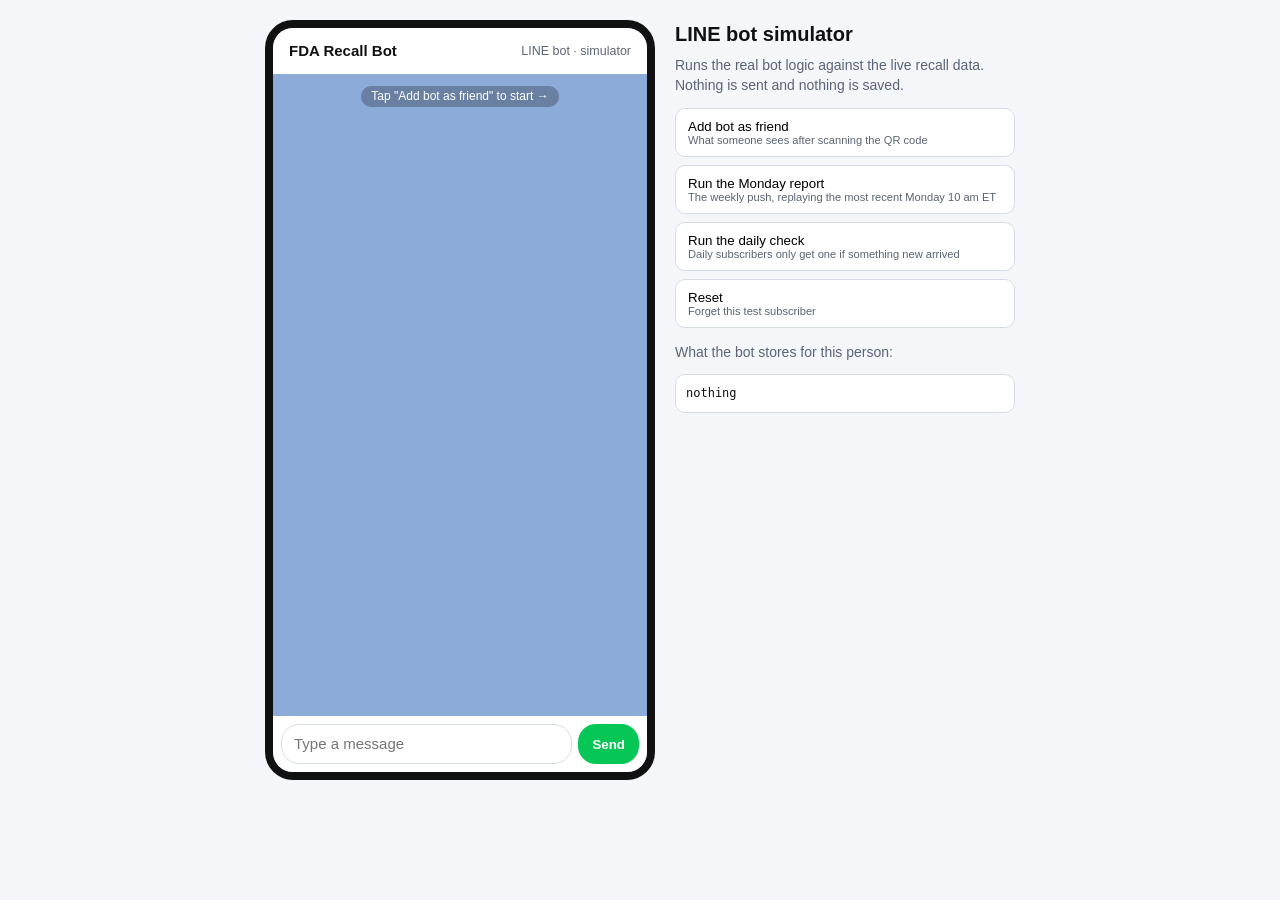
==== bot/sim.html @ 8859ef69 "Rename to FDA Recall Bot; lead the README with the bot Co-Authored-By: Claude Opus 5.5 <noreply@anth" ====
<!doctype html>
<html lang="en">
<head>
<meta charset="utf-8">
<meta name="viewport" content="width=device-width,initial-scale=1">
<title>LINE Bot Simulator</title>
<meta name="robots" content="noindex">
<link rel="icon" href="../favicon.svg" type="image/svg+xml">
<style>
  /* Simulates the LINE chat using the real bot logic (core.js). Nothing is sent anywhere. */
  :root { --bg: #8cabd9; --me: #7ee36f; --bot: #ffffff; --ink: #111; --muted: #5b6475; --panel: #f4f6fa; --line: #d5dce8; --accent: #2e55e6; }
  * { box-sizing: border-box; }
  body { margin: 0; font: 15px/1.45 -apple-system, BlinkMacSystemFont, "Segoe UI", sans-serif; color: var(--ink); background: var(--panel); }
  .layout { display: flex; gap: 20px; justify-content: center; padding: 20px 16px; flex-wrap: wrap; }
  .phone { width: 390px; max-width: 100%; height: 760px; max-height: calc(100vh - 40px); display: flex; flex-direction: column; border-radius: 28px; overflow: hidden; border: 8px solid #111; background: var(--bg); }
  .top { background: #fff; padding: 12px 16px; font-weight: 700; display: flex; justify-content: space-between; align-items: center; }
  .top small { font-weight: 400; color: var(--muted); }
  .chat { flex: 1; min-height: 0; overflow-y: auto; padding: 12px 10px; display: flex; flex-direction: column; gap: 8px; }
  .chat > * { flex-shrink: 0; }
  .msg { max-width: 82%; padding: 8px 12px; border-radius: 16px; white-space: pre-wrap; overflow-wrap: anywhere; font-size: 14px; }
  .msg.bot { background: var(--bot); align-self: flex-start; border-top-left-radius: 4px; }
  .msg.me { background: var(--me); align-self: flex-end; border-top-right-radius: 4px; }
  .sys { align-self: center; font-size: 12px; color: #fff; background: rgba(0,0,0,.25); padding: 2px 10px; border-radius: 10px; }
  .carousel { display: flex; gap: 8px; overflow-x: auto; align-self: stretch; padding-bottom: 4px; scroll-snap-type: x mandatory; }
  .card { flex: 0 0 230px; background: #fff; border-radius: 14px; overflow: hidden; display: flex; flex-direction: column; scroll-snap-align: start; }
  .card img { width: 100%; aspect-ratio: 1; object-fit: contain; background: #fff; border-bottom: 1px solid #eee; }
  .card .body { padding: 10px 12px; display: flex; flex-direction: column; gap: 4px; flex: 1; }
  .card .foot { padding: 4px 12px 10px; text-align: center; }
  .card .foot a { color: var(--accent); font-weight: 600; font-size: 13px; text-decoration: none; }
  .card .foot a.primary { display: block; background: var(--accent); color: #fff; border-radius: 8px; padding: 8px; }
  .quick { display: flex; gap: 6px; overflow-x: auto; padding: 8px 10px; background: rgba(255,255,255,.35); min-height: 0; }
  .quick:empty { display: none; }
  .quick button { flex: none; border: 1px solid #06c755; color: #06a046; background: #fff; border-radius: 999px; padding: 6px 12px; font: 600 13px inherit; cursor: pointer; }
  form { display: flex; gap: 6px; padding: 8px; background: #fff; }
  form input { flex: 1; min-width: 0; border: 1px solid var(--line); border-radius: 18px; padding: 8px 12px; font: inherit; }
  form button { border: 0; background: #06c755; color: #fff; border-radius: 18px; padding: 0 14px; font-weight: 700; cursor: pointer; }
  .panel { width: 340px; max-width: 100%; }
  .panel h1 { font-size: 20px; margin: 0 0 6px; }
  .panel p { color: var(--muted); font-size: 14px; margin: 0 0 12px; }
  .panel .btn { display: block; width: 100%; text-align: left; margin-bottom: 8px; padding: 10px 12px; border: 1px solid var(--line); background: #fff; border-radius: 10px; font: 600 14px inherit; cursor: pointer; }
  .panel .btn small { display: block; font-weight: 400; color: var(--muted); }
  pre { background: #fff; border: 1px solid var(--line); border-radius: 10px; padding: 10px; font-size: 12px; overflow: auto; max-height: 220px; }
</style>
</head>
<body>
<div class="layout">
  <div class="phone">
    <div class="top">FDA Recall Bot <small>LINE bot · simulator</small></div>
    <div class="chat" id="chat"><div class="sys">Tap "Add bot as friend" to start →</div></div>
    <div class="quick" id="quick"></div>
    <form id="f"><input id="t" placeholder="Type a message" autocomplete="off"><button>Send</button></form>
  </div>
  <div class="panel">
    <h1>LINE bot simulator</h1>
    <p>Runs the real bot logic against the live recall data. Nothing is sent and nothing is saved.</p>
    <button class="btn" id="follow">Add bot as friend<small>What someone sees after scanning the QR code</small></button>
    <button class="btn" id="monday">Run the Monday report<small>The weekly push, replaying the most recent Monday 10 am ET</small></button>
    <button class="btn" id="daily">Run the daily check<small>Daily subscribers only get one if something new arrived</small></button>
    <button class="btn" id="reset">Reset<small>Forget this test subscriber</small></button>
    <p style="margin-top:14px">What the bot stores for this person:</p>
    <pre id="state">nothing</pre>
  </div>
</div>

<script type="module">
import { onFollow, onText, scheduled } from './core.js';

const $ = (s) => document.querySelector(s);
const esc = (s) => String(s ?? '').replace(/[&<>"']/g, (c) => ({ '&': '&amp;', '<': '&lt;', '>': '&gt;', '"': '&quot;', "'": '&#39;' }[c]));
let user = null;
let data = null;
const ID = 'U-test';

async function getData() {
  if (!data) data = await fetch('../data/recalls.json', { cache: 'no-cache' }).then((r) => r.json());
  return data;
}

function show(state) { $('#state').textContent = state ? JSON.stringify(state, null, 2) : 'nothing (deleted)'; }

function add(html) { const c = $('#chat'); c.insertAdjacentHTML('beforeend', html); c.scrollTop = c.scrollHeight; }

// Rough rendering of LINE's flex boxes: enough to judge content and layout.
function renderBox(box) {
  return (box.contents || []).map((x) => {
    if (x.type === 'text') {
      const size = { xxs: 11, xs: 12, sm: 13, md: 15, lg: 17 }[x.size] || 14;
      return `<div style="font-size:${size}px;${x.weight === 'bold' ? 'font-weight:700;' : ''}${x.color ? `color:${x.color};` : ''}${x.align === 'center' ? 'text-align:center;' : ''}">${esc(x.text)}</div>`;
    }
    if (x.type === 'button') return `<a href="${esc(x.action.uri)}" target="_blank" rel="noopener" class="${x.style === 'primary' ? 'primary' : ''}">${esc(x.action.label)}</a>`;
    if (x.type === 'box') return renderBox(x);
    return '';
  }).join('');
}

function render(messages, from = 'bot') {
  $('#quick').innerHTML = '';
  for (const m of messages) {
    if (m.type === 'text') add(`<div class="msg ${from}">${esc(m.text)}</div>`);
    if (m.type === 'flex') {
      add(`<div class="carousel">${m.contents.contents.map((b) => `<div class="card">
        ${b.hero ? `<a href="${esc(b.hero.action.uri)}" target="_blank" rel="noopener"><img src="${esc(b.hero.url)}" alt=""></a>` : ''}
        <div class="body">${renderBox(b.body)}</div><div class="foot">${renderBox(b.footer)}</div></div>`).join('')}</div>`);
    }
    if (m.quickReply) {
      $('#quick').innerHTML = m.quickReply.items.map((i) => `<button type="button" data-t="${esc(i.action.text)}">${esc(i.action.label)}</button>`).join('');
    }
  }
}

async function say(t) {
  if (!t.trim()) return;
  render([{ type: 'text', text: t }], 'me');
  const ready = user?.step === 'done';
  const r = onText(user, t, { now: new Date().toISOString(), data: ready ? await getData() : null });
  user = r.user; show(user); render(r.messages);
}

function lastMonday() {
  const d = new Date(); d.setUTCHours(14, 0, 0, 0);
  while (d.getUTCDay() !== 1) d.setUTCDate(d.getUTCDate() - 1);
  return d.toISOString();
}

async function runScheduled(now, label) {
  if (!user) { add('<div class="sys">No subscriber yet</div>'); return; }
  const sends = scheduled([[ID, user]], await getData(), now);
  add(`<div class="sys">${esc(label)}</div>`);
  if (!sends.length) { add(`<div class="sys">Nothing sent${user.step !== 'done' ? ' (signup not finished)' : ''}</div>`); return; }
  user = sends[0].user; show(user); render(sends[0].messages);
}

$('#quick').addEventListener('click', (e) => { const b = e.target.closest('button'); if (b) say(b.dataset.t); });
$('#f').addEventListener('submit', (e) => { e.preventDefault(); const t = $('#t').value; $('#t').value = ''; say(t); });
$('#follow').addEventListener('click', () => { add('<div class="sys">You added FDA Recall Bot as a friend</div>'); const r = onFollow(new Date().toISOString()); user = r.user; show(user); render(r.messages); });
$('#monday').addEventListener('click', () => runScheduled(lastMonday(), 'Monday 10 am ET: weekly report run (replaying the most recent Monday)'));
$('#daily').addEventListener('click', () => {
  // Pretend the last report was 3 days ago so recent recalls count as new.
  if (user) user = { ...user, lastSent: new Date(Date.now() - 3 * 864e5).toISOString() };
  runScheduled(new Date().toISOString(), 'Daily 10 am ET run (last report 3 days ago)');
});
$('#reset').addEventListener('click', () => { user = null; show(null); $('#chat').innerHTML = '<div class="sys">Reset. Tap "Add bot as friend" to start →</div>'; $('#quick').innerHTML = ''; });
</script>
</body>
</html>
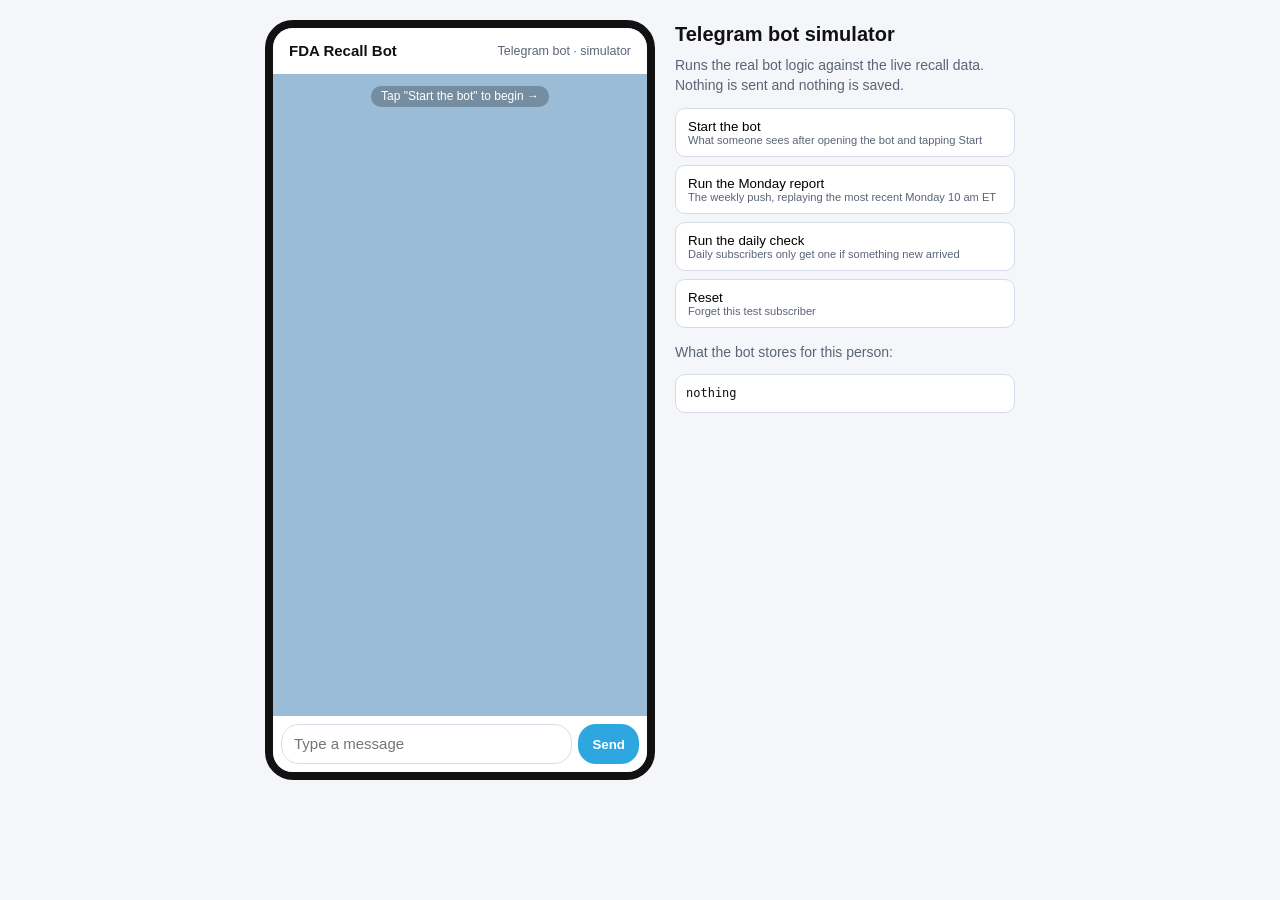
==== commit 13e8935c: "Move the bot from LINE to Telegram Same conversation and report logic in core.js; messages are now T" ====
--- a/bot/sim.html
+++ b/bot/sim.html
@@ -3,12 +3,12 @@
 <head>
 <meta charset="utf-8">
 <meta name="viewport" content="width=device-width,initial-scale=1">
-<title>LINE Bot Simulator</title>
+<title>Telegram Bot Simulator</title>
 <meta name="robots" content="noindex">
 <link rel="icon" href="../favicon.svg" type="image/svg+xml">
 <style>
-  /* Simulates the LINE chat using the real bot logic (core.js). Nothing is sent anywhere. */
-  :root { --bg: #8cabd9; --me: #7ee36f; --bot: #ffffff; --ink: #111; --muted: #5b6475; --panel: #f4f6fa; --line: #d5dce8; --accent: #2e55e6; }
+  /* Simulates the Telegram chat using the real bot logic (core.js). Nothing is sent anywhere. */
+  :root { --bg: #9bbcd6; --me: #e1fec6; --bot: #ffffff; --ink: #111; --muted: #5b6475; --panel: #f4f6fa; --line: #d5dce8; --accent: #2e55e6; }
   * { box-sizing: border-box; }
   body { margin: 0; font: 15px/1.45 -apple-system, BlinkMacSystemFont, "Segoe UI", sans-serif; color: var(--ink); background: var(--panel); }
   .layout { display: flex; gap: 20px; justify-content: center; padding: 20px 16px; flex-wrap: wrap; }
@@ -21,19 +21,18 @@
   .msg.bot { background: var(--bot); align-self: flex-start; border-top-left-radius: 4px; }
   .msg.me { background: var(--me); align-self: flex-end; border-top-right-radius: 4px; }
   .sys { align-self: center; font-size: 12px; color: #fff; background: rgba(0,0,0,.25); padding: 2px 10px; border-radius: 10px; }
-  .carousel { display: flex; gap: 8px; overflow-x: auto; align-self: stretch; padding-bottom: 4px; scroll-snap-type: x mandatory; }
-  .card { flex: 0 0 230px; background: #fff; border-radius: 14px; overflow: hidden; display: flex; flex-direction: column; scroll-snap-align: start; }
-  .card img { width: 100%; aspect-ratio: 1; object-fit: contain; background: #fff; border-bottom: 1px solid #eee; }
-  .card .body { padding: 10px 12px; display: flex; flex-direction: column; gap: 4px; flex: 1; }
-  .card .foot { padding: 4px 12px 10px; text-align: center; }
-  .card .foot a { color: var(--accent); font-weight: 600; font-size: 13px; text-decoration: none; }
-  .card .foot a.primary { display: block; background: var(--accent); color: #fff; border-radius: 8px; padding: 8px; }
-  .quick { display: flex; gap: 6px; overflow-x: auto; padding: 8px 10px; background: rgba(255,255,255,.35); min-height: 0; }
+  .msg a { color: #168acd; }
+  .album { align-self: flex-start; max-width: 82%; display: grid; grid-template-columns: repeat(2, 1fr); gap: 2px; border-radius: 14px; overflow: hidden; background: #fff; }
+  .album figure { margin: 0; position: relative; }
+  .album img { width: 100%; aspect-ratio: 1; object-fit: contain; background: #fff; display: block; }
+  .album figcaption { font-size: 11px; padding: 4px 6px; white-space: pre-wrap; color: var(--muted); }
+  .inline { align-self: flex-start; max-width: 82%; display: block; text-align: center; background: rgba(0,0,0,.18); color: #fff; font-weight: 600; font-size: 13px; text-decoration: none; padding: 7px 12px; border-radius: 10px; margin-top: -4px; }
+  .quick { display: grid; grid-template-columns: 1fr 1fr; gap: 6px; padding: 8px; background: #f0f2f5; min-height: 0; }
   .quick:empty { display: none; }
-  .quick button { flex: none; border: 1px solid #06c755; color: #06a046; background: #fff; border-radius: 999px; padding: 6px 12px; font: 600 13px inherit; cursor: pointer; }
+  .quick button { border: 0; color: var(--ink); background: #fff; border-radius: 8px; padding: 9px 8px; font: 500 13px inherit; cursor: pointer; box-shadow: 0 1px 1px rgba(0,0,0,.12); }
   form { display: flex; gap: 6px; padding: 8px; background: #fff; }
   form input { flex: 1; min-width: 0; border: 1px solid var(--line); border-radius: 18px; padding: 8px 12px; font: inherit; }
-  form button { border: 0; background: #06c755; color: #fff; border-radius: 18px; padding: 0 14px; font-weight: 700; cursor: pointer; }
+  form button { border: 0; background: #2ea6e0; color: #fff; border-radius: 18px; padding: 0 14px; font-weight: 700; cursor: pointer; }
   .panel { width: 340px; max-width: 100%; }
   .panel h1 { font-size: 20px; margin: 0 0 6px; }
   .panel p { color: var(--muted); font-size: 14px; margin: 0 0 12px; }
@@ -45,15 +44,15 @@
 <body>
 <div class="layout">
   <div class="phone">
-    <div class="top">FDA Recall Bot <small>LINE bot · simulator</small></div>
-    <div class="chat" id="chat"><div class="sys">Tap "Add bot as friend" to start →</div></div>
+    <div class="top">FDA Recall Bot <small>Telegram bot · simulator</small></div>
+    <div class="chat" id="chat"><div class="sys">Tap "Start the bot" to begin →</div></div>
     <div class="quick" id="quick"></div>
     <form id="f"><input id="t" placeholder="Type a message" autocomplete="off"><button>Send</button></form>
   </div>
   <div class="panel">
-    <h1>LINE bot simulator</h1>
+    <h1>Telegram bot simulator</h1>
     <p>Runs the real bot logic against the live recall data. Nothing is sent and nothing is saved.</p>
-    <button class="btn" id="follow">Add bot as friend<small>What someone sees after scanning the QR code</small></button>
+    <button class="btn" id="follow">Start the bot<small>What someone sees after opening the bot and tapping Start</small></button>
     <button class="btn" id="monday">Run the Monday report<small>The weekly push, replaying the most recent Monday 10 am ET</small></button>
     <button class="btn" id="daily">Run the daily check<small>Daily subscribers only get one if something new arrived</small></button>
     <button class="btn" id="reset">Reset<small>Forget this test subscriber</small></button>
@@ -63,10 +62,9 @@
 </div>
 
 <script type="module">
-import { onFollow, onText, scheduled } from './core.js';
+import { onFollow, onText, scheduled, esc } from './core.js';
 
 const $ = (s) => document.querySelector(s);
-const esc = (s) => String(s ?? '').replace(/[&<>"']/g, (c) => ({ '&': '&amp;', '<': '&lt;', '>': '&gt;', '"': '&quot;', "'": '&#39;' }[c]));
 let user = null;
 let data = null;
 const ID = 'U-test';
@@ -80,37 +78,24 @@
 
 function add(html) { const c = $('#chat'); c.insertAdjacentHTML('beforeend', html); c.scrollTop = c.scrollHeight; }
 
-// Rough rendering of LINE's flex boxes: enough to judge content and layout.
-function renderBox(box) {
-  return (box.contents || []).map((x) => {
-    if (x.type === 'text') {
-      const size = { xxs: 11, xs: 12, sm: 13, md: 15, lg: 17 }[x.size] || 14;
-      return `<div style="font-size:${size}px;${x.weight === 'bold' ? 'font-weight:700;' : ''}${x.color ? `color:${x.color};` : ''}${x.align === 'center' ? 'text-align:center;' : ''}">${esc(x.text)}</div>`;
+// Telegram rendering: HTML text (core.js escapes everything it didn't write), photo albums,
+// an inline link button under a message, and the reply keyboard (an empty list removes it).
+function render(messages, from = 'bot') {
+  for (const m of messages) {
+    if (m.type === 'text') {
+      add(`<div class="msg ${from}">${m.html.replace(/<a /g, '<a target="_blank" rel="noopener" ')}</div>`);
+      if (m.link) add(`<a class="inline" href="${esc(m.link.url)}" target="_blank" rel="noopener">${esc(m.link.label)} ↗</a>`);
+      if (m.buttons) $('#quick').innerHTML = m.buttons.map((l) => `<button type="button" data-t="${esc(l)}">${esc(l)}</button>`).join('');
     }
-    if (x.type === 'button') return `<a href="${esc(x.action.uri)}" target="_blank" rel="noopener" class="${x.style === 'primary' ? 'primary' : ''}">${esc(x.action.label)}</a>`;
-    if (x.type === 'box') return renderBox(x);
-    return '';
-  }).join('');
-}
-
-function render(messages, from = 'bot') {
-  $('#quick').innerHTML = '';
-  for (const m of messages) {
-    if (m.type === 'text') add(`<div class="msg ${from}">${esc(m.text)}</div>`);
-    if (m.type === 'flex') {
-      add(`<div class="carousel">${m.contents.contents.map((b) => `<div class="card">
-        ${b.hero ? `<a href="${esc(b.hero.action.uri)}" target="_blank" rel="noopener"><img src="${esc(b.hero.url)}" alt=""></a>` : ''}
-        <div class="body">${renderBox(b.body)}</div><div class="foot">${renderBox(b.footer)}</div></div>`).join('')}</div>`);
-    }
-    if (m.quickReply) {
-      $('#quick').innerHTML = m.quickReply.items.map((i) => `<button type="button" data-t="${esc(i.action.text)}">${esc(i.action.label)}</button>`).join('');
+    if (m.type === 'album') {
+      add(`<div class="album">${m.items.map((i) => `<figure><img src="${esc(i.thumb || i.photo)}" alt=""><figcaption>${esc(i.caption)}</figcaption></figure>`).join('')}</div>`);
     }
   }
 }
 
 async function say(t) {
   if (!t.trim()) return;
-  render([{ type: 'text', text: t }], 'me');
+  render([{ type: 'text', html: esc(t) }], 'me');
   const ready = user?.step === 'done';
   const r = onText(user, t, { now: new Date().toISOString(), data: ready ? await getData() : null });
   user = r.user; show(user); render(r.messages);
@@ -132,14 +117,14 @@
 
 $('#quick').addEventListener('click', (e) => { const b = e.target.closest('button'); if (b) say(b.dataset.t); });
 $('#f').addEventListener('submit', (e) => { e.preventDefault(); const t = $('#t').value; $('#t').value = ''; say(t); });
-$('#follow').addEventListener('click', () => { add('<div class="sys">You added FDA Recall Bot as a friend</div>'); const r = onFollow(new Date().toISOString()); user = r.user; show(user); render(r.messages); });
+$('#follow').addEventListener('click', () => { add('<div class="msg me">/start</div>'); $('#quick').innerHTML = ''; const r = onFollow(new Date().toISOString()); user = r.user; show(user); render(r.messages); });
 $('#monday').addEventListener('click', () => runScheduled(lastMonday(), 'Monday 10 am ET: weekly report run (replaying the most recent Monday)'));
 $('#daily').addEventListener('click', () => {
   // Pretend the last report was 3 days ago so recent recalls count as new.
   if (user) user = { ...user, lastSent: new Date(Date.now() - 3 * 864e5).toISOString() };
   runScheduled(new Date().toISOString(), 'Daily 10 am ET run (last report 3 days ago)');
 });
-$('#reset').addEventListener('click', () => { user = null; show(null); $('#chat').innerHTML = '<div class="sys">Reset. Tap "Add bot as friend" to start →</div>'; $('#quick').innerHTML = ''; });
+$('#reset').addEventListener('click', () => { user = null; show(null); $('#chat').innerHTML = '<div class="sys">Reset. Tap "Start the bot" to begin →</div>'; $('#quick').innerHTML = ''; });
 </script>
 </body>
 </html>
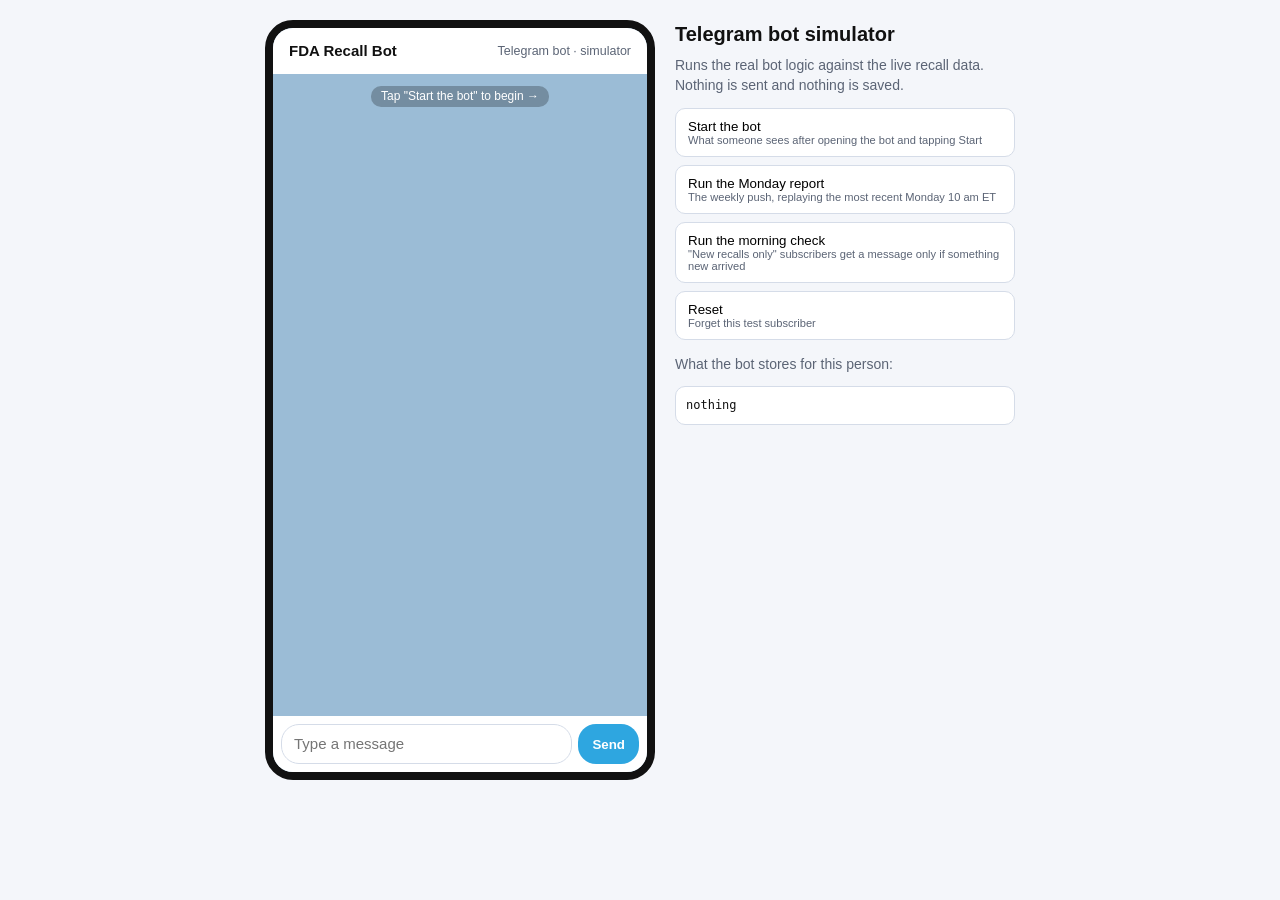
==== commit b458da8e: "Signup: picks, then a 30-day welcome report, then New recalls only or Weekly summary "Daily" becomes" ====
--- a/bot/sim.html
+++ b/bot/sim.html
@@ -54,7 +54,7 @@
     <p>Runs the real bot logic against the live recall data. Nothing is sent and nothing is saved.</p>
     <button class="btn" id="follow">Start the bot<small>What someone sees after opening the bot and tapping Start</small></button>
     <button class="btn" id="monday">Run the Monday report<small>The weekly push, replaying the most recent Monday 10 am ET</small></button>
-    <button class="btn" id="daily">Run the daily check<small>Daily subscribers only get one if something new arrived</small></button>
+    <button class="btn" id="daily">Run the morning check<small>"New recalls only" subscribers get a message only if something new arrived</small></button>
     <button class="btn" id="reset">Reset<small>Forget this test subscriber</small></button>
     <p style="margin-top:14px">What the bot stores for this person:</p>
     <pre id="state">nothing</pre>
@@ -85,6 +85,7 @@
     if (m.type === 'text') {
       add(`<div class="msg ${from}">${m.html.replace(/<a /g, '<a target="_blank" rel="noopener" ')}</div>`);
       if (m.link) add(`<a class="inline" href="${esc(m.link.url)}" target="_blank" rel="noopener">${esc(m.link.label)} ↗</a>`);
+      if (m.buttons) $('#t').placeholder = m.placeholder || 'Type a message';
       if (m.buttons) $('#quick').innerHTML = m.buttons.map((l) => `<button type="button" data-t="${esc(l)}">${esc(l)}</button>`).join('');
     }
     if (m.type === 'album') {
@@ -96,7 +97,7 @@
 async function say(t) {
   if (!t.trim()) return;
   render([{ type: 'text', html: esc(t) }], 'me');
-  const ready = user?.step === 'done';
+  const ready = user && user.step !== 'freq';
   const r = onText(user, t, { now: new Date().toISOString(), data: ready ? await getData() : null });
   user = r.user; show(user); render(r.messages);
 }
@@ -122,7 +123,7 @@
 $('#daily').addEventListener('click', () => {
   // Pretend the last report was 3 days ago so recent recalls count as new.
   if (user) user = { ...user, lastSent: new Date(Date.now() - 3 * 864e5).toISOString() };
-  runScheduled(new Date().toISOString(), 'Daily 10 am ET run (last report 3 days ago)');
+  runScheduled(new Date().toISOString(), 'Morning 10 am ET check (last message 3 days ago)');
 });
 $('#reset').addEventListener('click', () => { user = null; show(null); $('#chat').innerHTML = '<div class="sys">Reset. Tap "Start the bot" to begin →</div>'; $('#quick').innerHTML = ''; });
 </script>
